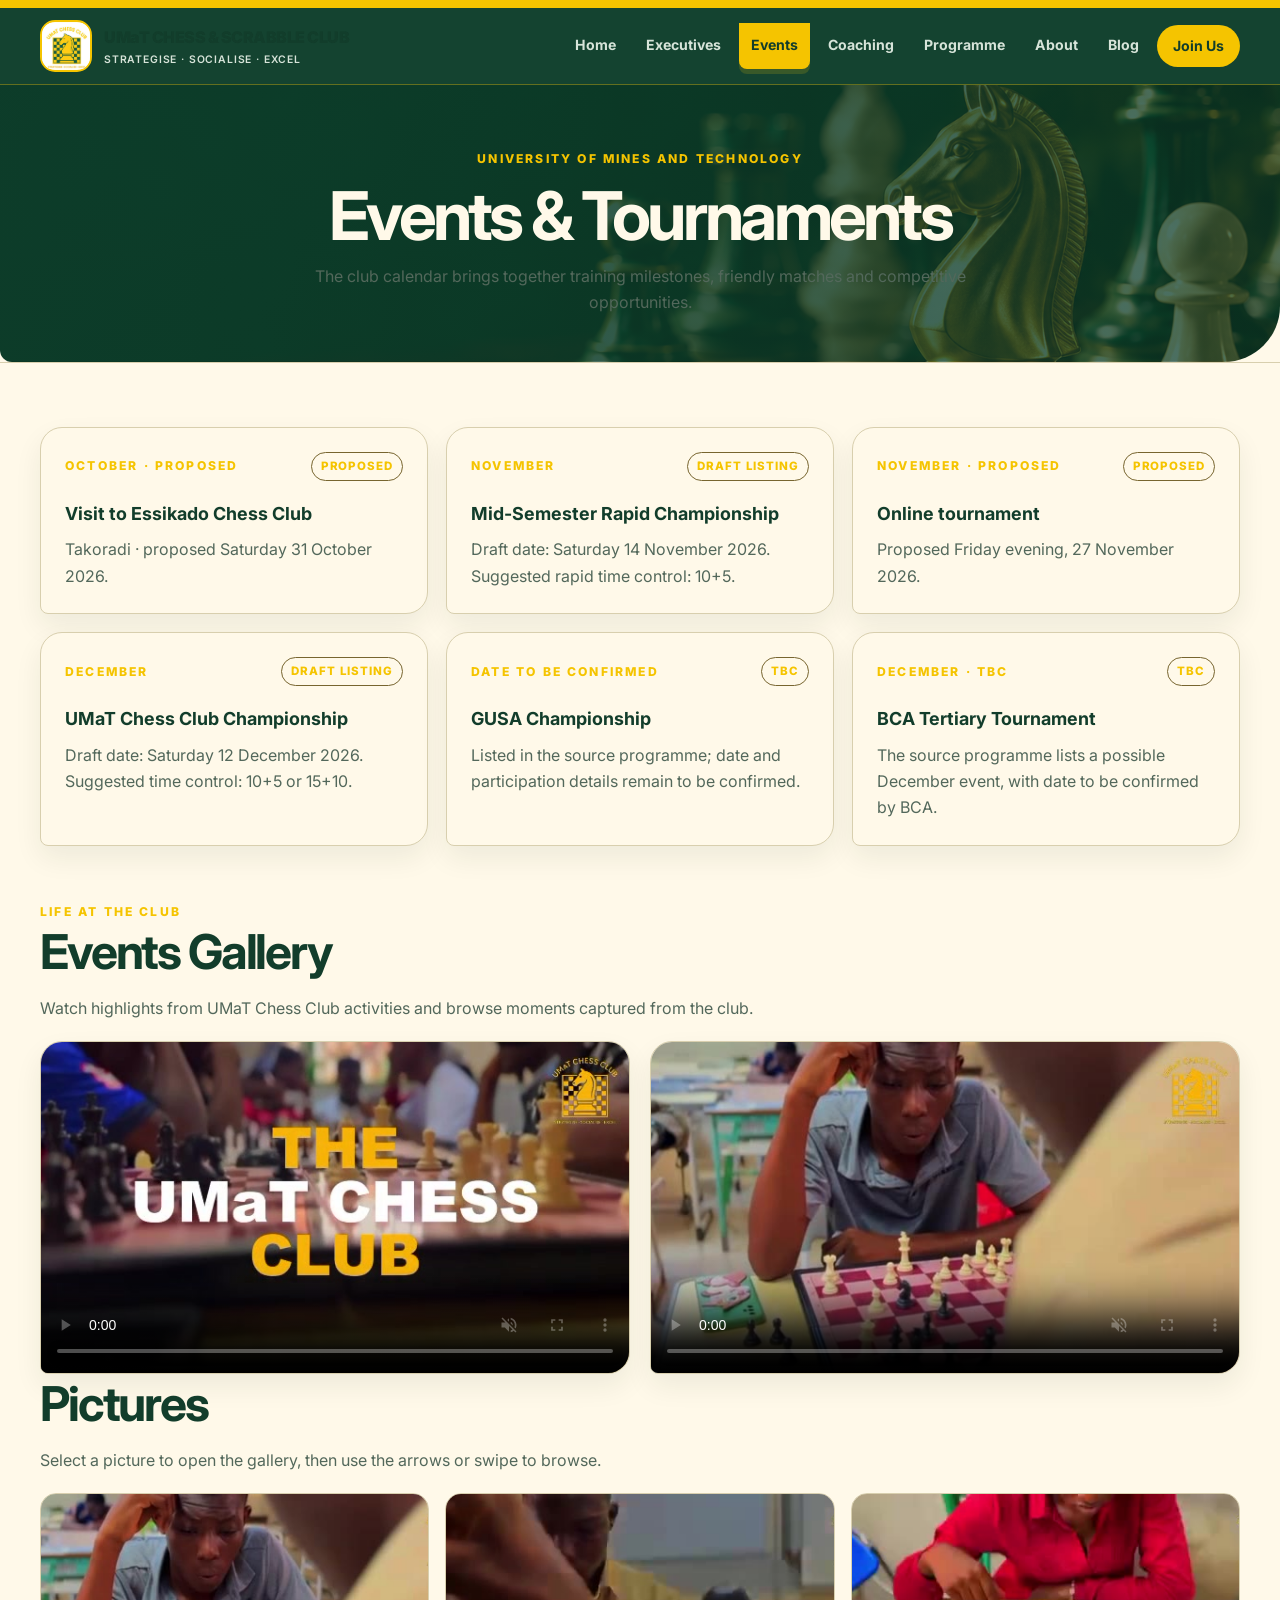
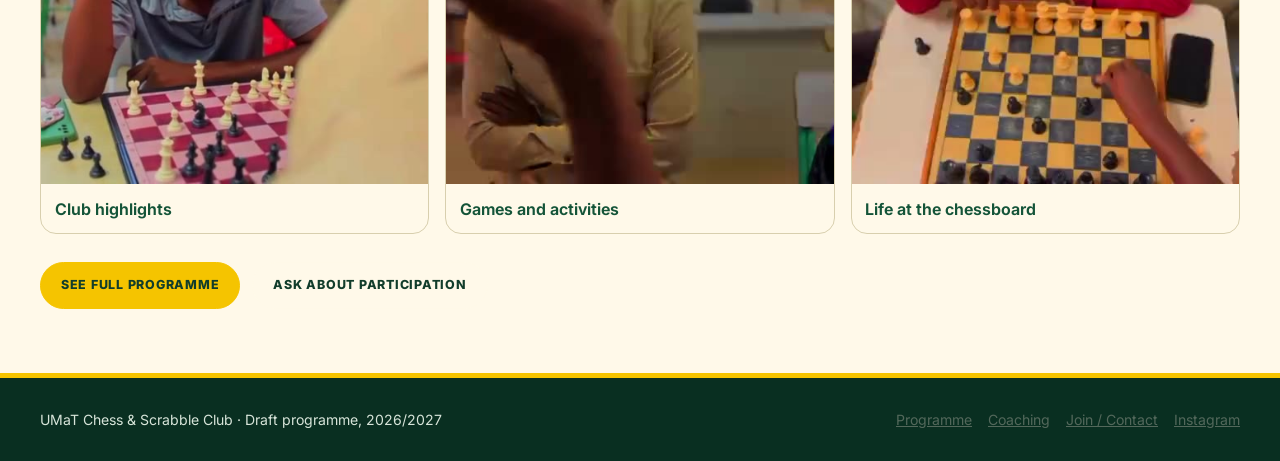
==== events.html @ a372a12c "Prepare UMaT Chess Club website for publishing" ====
<!doctype html>
<html lang="en">
 <head>
  <meta charset="utf-8"/>
  <meta content="width=device-width,initial-scale=1" name="viewport"/>
  <meta content="#0d3d2a" name="theme-color"/>
  <title>
   Events | UMaT Chess &amp; Scrabble Club
  </title>
  <link href="assets/style.css" rel="stylesheet"/>
  <script defer="" src="assets/site.js">
  </script>
 </head>
 <body>
  <div class="topline">
  </div>
  <header>
   <div class="wrap nav">
    <a class="brand" href="index.html">
     <span class="crest">
      <img alt="UMaT Chess Club logo" src="assets/umat-chess-club-logo.png"/>
     </span>
     <span>
      UMaT CHESS &amp; SCRABBLE CLUB
      <small style="display:block;font-size:.65rem;letter-spacing:.08em;color:#d7e4d9;font-weight:600">
       STRATEGISE &middot; SOCIALISE &middot; EXCEL
      </small>
     </span>
    </a>
    <button aria-expanded="false" aria-label="Toggle navigation" class="menu">
     Menu ☰
    </button>
    <nav aria-label="Main navigation" class="navlinks">
     <a href="index.html">
      Home
     </a>
     <a href="executives.html">
      Executives
     </a>
     <a aria-current="page" class="active" href="events.html">
      Events
     </a>
     <a href="training.html">
      Coaching
     </a>
     <a href="programme.html">
      Programme
     </a>
     <a href="about.html">
      About
     </a>
     <a href="blog.html">
      Blog
     </a>
     <a class="nav-join" href="join.html">
      Join Us
     </a>
    </nav>
   </div>
  </header>
  <section class="pagehead has-chess-image">
   <div class="wrap">
    <div class="eyebrow">
     University of Mines and Technology
    </div>
    <h1>
     Events &amp; Tournaments
    </h1>
    <p>
     The club calendar brings together training milestones, friendly matches and competitive opportunities.
    </p>
   </div>
  </section>
  <main class="section">
   <div class="wrap">
    <div class="grid">
     <article class="card event-card">
      <div class="event-top">
       <span class="eyebrow">
        October &middot; proposed
       </span>
       <span class="pill">
        Proposed
       </span>
      </div>
      <h3>
       Visit to Essikado Chess Club
      </h3>
      <p>
       Takoradi &middot; proposed Saturday 31 October 2026.
      </p>
     </article>
     <article class="card event-card">
      <div class="event-top">
       <span class="eyebrow">
        November
       </span>
       <span class="pill">
        Draft listing
       </span>
      </div>
      <h3>
       Mid-Semester Rapid Championship
      </h3>
      <p>
       Draft date: Saturday 14 November 2026. Suggested rapid time control: 10+5.
      </p>
     </article>
     <article class="card event-card">
      <div class="event-top">
       <span class="eyebrow">
        November &middot; proposed
       </span>
       <span class="pill">
        Proposed
       </span>
      </div>
      <h3>
       Online tournament
      </h3>
      <p>
       Proposed Friday evening, 27 November 2026.
      </p>
     </article>
     <article class="card event-card">
      <div class="event-top">
       <span class="eyebrow">
        December
       </span>
       <span class="pill">
        Draft listing
       </span>
      </div>
      <h3>
       UMaT Chess Club Championship
      </h3>
      <p>
       Draft date: Saturday 12 December 2026. Suggested time control: 10+5 or 15+10.
      </p>
     </article>
     <article class="card event-card">
      <div class="event-top">
       <span class="eyebrow">
        Date to be confirmed
       </span>
       <span class="pill">
        TBC
       </span>
      </div>
      <h3>
       GUSA Championship
      </h3>
      <p>
       Listed in the source programme; date and participation details remain to be confirmed.
      </p>
     </article>
     <article class="card event-card">
      <div class="event-top">
       <span class="eyebrow">
        December &middot; TBC
       </span>
       <span class="pill">
        TBC
       </span>
      </div>
      <h3>
       BCA Tertiary Tournament
      </h3>
      <p>
       The source programme lists a possible December event, with date to be confirmed by BCA.
      </p>
     </article>
    </div>

    <section class="event-gallery" aria-labelledby="event-gallery-title">
      <div class="section-heading">
        <div class="eyebrow">Life at the club</div>
        <h2 id="event-gallery-title">Events Gallery</h2>
        <p>Watch highlights from UMaT Chess Club activities and browse moments captured from the club.</p>
      </div>
      <div class="gallery-videos">
        <article class="gallery-video card">
          <video autoplay muted loop playsinline controls preload="metadata"
                 poster="assets/gallery/club-video-still-1.jpg"
                 aria-label="UMaT Chess Club highlights video one">
            <source src="assets/gallery/umat-club-highlights.mp4" type="video/mp4">
            Your browser does not support embedded video.
          </video>

        </article>
        <article class="gallery-video card">
          <video autoplay muted loop playsinline controls preload="metadata"
                 poster="assets/gallery/club-video-still-25.jpg"
                 aria-label="UMaT Chess Club highlights video two">
            <source src="assets/gallery/umat-club-highlights2.mp4" type="video/mp4">
            Your browser does not support embedded video.
          </video>
        </article>
      </div>
      <div class="section-heading pictures-heading">
        <h2 id="club-pictures-title">Pictures</h2>
        <p>Select a picture to open the gallery, then use the arrows or swipe to browse.</p>
      </div>
      <div class="gallery-photos" aria-labelledby="club-pictures-title">
        <figure class="gallery-photo">
          <button class="gallery-photo-open" type="button" aria-label="Open picture: A frame from the UMaT Chess Club highlights video" data-gallery-image="assets/gallery/club-video-still-25.jpg" data-gallery-alt="A frame from the UMaT Chess Club highlights video">
            <img src="assets/gallery/club-video-still-25.jpg" alt="A frame from the UMaT Chess Club highlights video" loading="lazy">
          </button>
          <figcaption>Club highlights</figcaption>
        </figure>
        <figure class="gallery-photo">
          <button class="gallery-photo-open" type="button" aria-label="Open picture: A second frame from the UMaT Chess Club highlights video" data-gallery-image="assets/gallery/club-video-still-45.jpg" data-gallery-alt="A second frame from the UMaT Chess Club highlights video">
            <img src="assets/gallery/club-video-still-45.jpg" alt="A second frame from the UMaT Chess Club highlights video" loading="lazy">
          </button>
          <figcaption>Games and activities</figcaption>
        </figure>
        <figure class="gallery-photo">
          <button class="gallery-photo-open" type="button" aria-label="Open picture: A third frame from the UMaT Chess Club highlights video" data-gallery-image="assets/gallery/club-video-still-70.jpg" data-gallery-alt="A third frame from the UMaT Chess Club highlights video">
            <img src="assets/gallery/club-video-still-70.jpg" alt="A third frame from the UMaT Chess Club highlights video" loading="lazy">
          </button>
          <figcaption>Life at the chessboard</figcaption>
        </figure>
      </div>
    </section>

    <div class="actions">
     <a class="btn primary" href="programme.html">
      See full programme
     </a>
     <a class="btn" href="join.html">
      Ask about participation
     </a>
    </div>
   </div>

    <div class="gallery-lightbox" id="gallery-lightbox" hidden role="dialog" aria-modal="true" aria-label="Club picture gallery">
      <button class="gallery-lightbox-close" type="button" aria-label="Close gallery">&times;</button>
      <button class="gallery-lightbox-prev" type="button" aria-label="Previous picture">&#10094;</button>
      <figure class="gallery-lightbox-content">
        <img id="gallery-lightbox-image" src="" alt="">
        <figcaption id="gallery-lightbox-caption"></figcaption>
      </figure>
      <button class="gallery-lightbox-next" type="button" aria-label="Next picture">&#10095;</button>
      <p class="gallery-lightbox-count" id="gallery-lightbox-count" aria-live="polite"></p>
    </div>
    <script>
      (() => {
        const triggers = [...document.querySelectorAll('.gallery-photo-open')];
        const modal = document.getElementById('gallery-lightbox');
        if (!triggers.length || !modal) return;
        const image = document.getElementById('gallery-lightbox-image');
        const caption = document.getElementById('gallery-lightbox-caption');
        const count = document.getElementById('gallery-lightbox-count');
        let activeIndex = 0;
        let lastFocus = null;

        function showPicture(index) {
          activeIndex = (index + triggers.length) % triggers.length;
          const trigger = triggers[activeIndex];
          image.src = trigger.dataset.galleryImage;
          image.alt = trigger.dataset.galleryAlt || '';
          caption.textContent = trigger.closest('.gallery-photo')?.querySelector('figcaption')?.textContent || '';
          count.textContent = `${activeIndex + 1} / ${triggers.length}`;
        }
        function openGallery(index) {
          lastFocus = document.activeElement;
          showPicture(index);
          modal.hidden = false;
          document.body.classList.add('gallery-lightbox-open');
          modal.querySelector('.gallery-lightbox-close').focus();
        }
        function closeGallery() {
          modal.hidden = true;
          document.body.classList.remove('gallery-lightbox-open');
          if (lastFocus) lastFocus.focus();
        }
        triggers.forEach((trigger, index) => trigger.addEventListener('click', () => openGallery(index)));
        modal.querySelector('.gallery-lightbox-close').addEventListener('click', closeGallery);
        modal.querySelector('.gallery-lightbox-prev').addEventListener('click', () => showPicture(activeIndex - 1));
        modal.querySelector('.gallery-lightbox-next').addEventListener('click', () => showPicture(activeIndex + 1));
        modal.addEventListener('click', event => { if (event.target === modal) closeGallery(); });
        document.addEventListener('keydown', event => {
          if (modal.hidden) return;
          if (event.key === 'Escape') closeGallery();
          if (event.key === 'ArrowLeft') {
            event.preventDefault();
            showPicture(activeIndex - 1);
          }
          if (event.key === 'ArrowRight') {
            event.preventDefault();
            showPicture(activeIndex + 1);
          }
        });
        let touchStartX = null;
        modal.addEventListener('touchstart', event => { touchStartX = event.changedTouches[0].screenX; }, {passive:true});
        modal.addEventListener('touchend', event => {
          if (touchStartX === null) return;
          const delta = event.changedTouches[0].screenX - touchStartX;
          if (Math.abs(delta) > 45) showPicture(activeIndex + (delta < 0 ? 1 : -1));
          touchStartX = null;
        }, {passive:true});
      })();
    </script>

   </main>
  <footer>
   <div class="wrap foot">
    <span>
     UMaT Chess &amp; Scrabble Club &middot; Draft programme, 2026/2027
    </span>
    <div class="footlinks">
     <a href="programme.html">
      Programme
     </a>
     <a href="training.html">
      Coaching
     </a>
     <a href="join.html">
      Join / Contact
     </a>
     <a href="https://www.instagram.com/umatchessclub/" target="_blank" rel="noopener noreferrer">
      Instagram
     </a>
    </div>
   </div>
  </footer>
 </body>
</html>
---- assets/style.css ----
@import url('https://fonts.googleapis.com/css2?family=Inter:wght@400;500;600;700;800;900&display=swap');
:root {
  --bg:#0d3d2a;
  --panel:#fff9e9;
  --panel2:#f3ead2;
  --line:#d8cfae;
  --ink:#123d2b;
  --muted:#53685b;
  --gold:#f5c400;
  --green:#145438;
  --max:1200px
}
* {
  box-sizing:border-box
}
html {
  scroll-behavior:smooth
}
body {
  margin:0;
  background:#fff9e9;
  color:#123d2b;
  font-family:Inter,Arial,sans-serif;
  line-height:1.65
}
a {
  color:inherit
}
a:focus-visible,button:focus-visible {
  outline:3px solid var(--gold);
  outline-offset:3px
}
.wrap {
  width:min(var(--max),calc(100% - 40px));
  margin:auto
}
.topline {
  height:8px;
  background:var(--gold)
}
header {
  position:sticky;
  top:0;
  z-index:10;
  background:rgba(13,61,42,.97);
  backdrop-filter:blur(12px);
  border-bottom:1px solid rgba(245,196,0,.35)
}
.nav {
  min-height:76px;
  display:flex;
  align-items:center;
  justify-content:space-between;
  gap:24px
}
.brand {
  display:flex;
  align-items:center;
  gap:12px;
  text-decoration:none;
  font-weight:900;
  letter-spacing:-.03em;
  white-space:nowrap
}
.crest {
  width:52px;
  height:52px;
  flex:0 0 52px;
  border-radius:15px;
  display:grid;
  place-items:center;
  background:#fffdf4;
  border:2px solid var(--gold);
  overflow:hidden
}
.crest img {
  width:100%;
  height:100%;
  object-fit:contain
}
.navlinks {
  display:flex;
  align-items:center;
  gap:6px;
  flex-wrap:wrap
}
.navlinks a {
  padding:10px 12px;
  text-decoration:none;
  color:#d7e4d9;
  font-size:.88rem;
  font-weight:700;
  border-bottom:3px solid transparent;
  border-radius:0 0 8px 8px
}
.navlinks a:hover,.navlinks a.active {
  color:var(--ink);
  border-color:var(--gold)
}
.menu {
  display:none;
  background:transparent;
  color:#fff9e9;
  border:1px solid rgba(255,249,233,.45);
  padding:8px 12px;
  border-radius:999px
}
.hero {
  padding:82px 0 72px;
  background:radial-gradient(ellipse at 88% 14%,rgba(245,196,0,.16),transparent 35%),linear-gradient(125deg,#0d3d2a,#145438 68%,#0a3223);
  color:#fff9e9;
  border-radius:0 0 72px 18px;
  position:relative;
  overflow:hidden
}
.hero:after {
  content:'';
  position:absolute;
  right:-95px;
  bottom:-145px;
  width:320px;
  height:320px;
  border:34px solid rgba(245,196,0,.17);
  border-radius:42% 58% 60% 40%;
  transform:rotate(-25deg);
  pointer-events:none
}
.hero .wrap {
  position:relative;
  z-index:1
}
.eyebrow {
  color:var(--gold);
  text-transform:uppercase;
  letter-spacing:.18em;
  font-weight:800;
  font-size:.76rem
}
.hero h1 {
  font-size:clamp(2.8rem,7vw,5.8rem);
  line-height:.99;
  letter-spacing:-.065em;
  max-width:900px;
  margin:18px 0
}
.hero h1 span {
  color:var(--gold)
}
.hero p {
  max-width:680px;
  color:#d7e4d9;
  font-size:1.12rem
}
.actions {
  display:flex;
  gap:12px;
  flex-wrap:wrap;
  margin-top:28px
}
.btn {
  display:inline-block;
  padding:12px 20px;
  border:1px solid rgba(255,249,233,.7);
  border-radius:999px;
  text-decoration:none;
  font-weight:800;
  text-transform:uppercase;
  font-size:.78rem;
  letter-spacing:.06em;
  transition:transform .2s,background .2s
}
.btn.primary {
  background:var(--gold);
  border-color:var(--gold);
  color:#123d2b
}
.btn:hover {
  transform:translateY(-1px)
}
.boardline {
  height:12px;
  background:repeating-conic-gradient(#dcb43b 0 25%,#202d41 0 50%) 0 0/24px 24px;
  opacity:.8
}
.section {
  padding:64px 0;
  border-top:1px solid var(--line)
}
h2 {
  font-size:clamp(1.9rem,4vw,3rem);
  letter-spacing:-.045em;
  line-height:1.1;
  margin:0 0 12px
}
.lead {
  color:var(--muted);
  max-width:760px;
  margin:0 0 30px
}
.grid {
  display:grid;
  grid-template-columns:repeat(3,minmax(0,1fr));
  gap:18px
}
.card {
  background:var(--panel);
  color:var(--ink);
  border:1px solid var(--line);
  padding:24px;
  border-radius:22px 22px 22px 8px;
  box-shadow:0 12px 28px rgba(8,39,26,.07)
}
.card h3 {
  margin:0 0 8px;
  font-size:1.12rem
}
.card p {
  margin:0;
  color:var(--muted)
}
.number {
  font-size:2rem;
  color:var(--gold);
  font-weight:900;
  letter-spacing:-.06em
}
.event-top {
  display:flex;
  justify-content:space-between;
  gap:12px;
  align-items:center;
  margin-bottom:18px
}
.pill {
  font-size:.72rem;
  color:var(--gold);
  border:1px solid #77652f;
  padding:4px 9px;
  text-transform:uppercase;
  letter-spacing:.08em;
  font-weight:800
}
.meta {
  color:var(--muted);
  font-size:.9rem
}
.pagehead {
  padding:64px 0 46px;
  text-align:center;
  background:linear-gradient(145deg,#145438,#0d3d2a);
  color:#fff9e9;
  border-radius:0 0 56px 12px
}
.pagehead p {
  color:#d7e4d9
}
.pagehead h1 {
  font-size:clamp(2.5rem,6vw,4.2rem);
  letter-spacing:-.055em;
  line-height:1.04;
  margin:12px 0
}
.pagehead p {
  color:var(--muted);
  max-width:700px;
  margin:0 auto
}
.split {
  display:grid;
  grid-template-columns:1.2fr .8fr;
  gap:32px;
  align-items:start
}
.facts {
  background:var(--panel);
  border:1px solid var(--line);
  padding:26px
}
.facts strong {
  color:var(--gold)
}
.weeks {
  display:grid;
  grid-template-columns:repeat(2,minmax(0,1fr));
  gap:16px
}
.wk {
  background:var(--panel);
  border:1px solid var(--line);
  padding:20px
}
.wk h3 {
  margin:0;
  font-size:1.08rem
}
.wk .d {
  color:var(--muted);
  font-size:.84rem;
  margin:4px 0 12px
}
.wk dt {
  color:var(--gold);
  font-weight:800;
  margin-top:8px
}
.wk dd {
  margin:0;
  color:#d4dbe6
}
.wk .ev {
  border-top:1px solid var(--line);
  padding-top:10px;
  margin-top:14px;
  font-weight:650
}
.filters {
  display:flex;
  gap:8px;
  flex-wrap:wrap;
  margin:0 0 22px
}
.filters button {
  background:transparent;
  border:1px solid var(--line);
  padding:8px 15px;
  color:var(--ink);
  border-radius:99px;
  font:inherit;
  cursor:pointer
}
.filters button[aria-pressed=true] {
  background:var(--gold);
  color:#152033;
  border-color:var(--gold);
  font-weight:800
}
.notice {
  border-left:3px solid var(--gold);
  padding:12px 16px;
  background:#1b2638;
  color:var(--muted);
  margin:24px 0
}
.tablewrap {
  overflow:auto
}
table {
  width:100%;
  border-collapse:collapse;
  background:var(--panel)
}
th,td {
  text-align:left;
  padding:13px 15px;
  border-bottom:1px solid var(--line)
}
th {
  color:var(--gold)
}
footer {
  border-top:1px solid var(--line);
  padding:28px 0;
  color:var(--muted);
  font-size:.88rem
}
.foot {
  display:flex;
  justify-content:space-between;
  gap:20px;
  flex-wrap:wrap
}
.footlinks {
  display:flex;
  gap:16px;
  flex-wrap:wrap
}
.footlinks a {
  color:var(--muted)
}
.empty {
  color:var(--muted);
  font-style:italic
}
@media(max-width:900px) {
  .nav {
    flex-wrap:wrap;
    padding:12px 0
  }
  .menu {
    display:block
  }
  .navlinks {
    display:none;
    width:100%;
    padding:6px 0 12px
  }
  .navlinks.open {
    display:flex
  }
  .navlinks a {
    flex:1 1 30%;
    text-align:center
  }
  .grid {
    grid-template-columns:repeat(2,minmax(0,1fr))
  }
  .split {
    grid-template-columns:1fr
  }
}
@media(max-width:600px) {
  .wrap {
    width:min(100% - 28px,var(--max))
  }
  .hero {
    padding:64px 0 52px
  }
  .grid,.weeks {
    grid-template-columns:1fr
  }
  .navlinks a {
    flex-basis:45%;
    font-size:.82rem
  }
  .brand {
    font-size:.9rem
  }
  .section {
    padding:48px 0
  }
  .card {
    padding:20px
  }
}
/* UMaT brand refinements */
footer {
  background:#092f21;
  color:#d7e4d9;
  border-top:5px solid var(--gold);
  padding:30px 0;
  margin-top:0
}
.notice {
  border-radius:16px 16px 16px 5px;
  background:#fff3c4;
  color:#594a13;
  border:1px solid #e8d47a;
  padding:16px 20px
}
.filters button,.pill {
  border-radius:999px
}
input,select,textarea {
  border-radius:12px
}
@media(max-width:900px) {
  .nav {
    gap:12px
  }
  .brand {
    white-space:normal;
    font-size:.9rem
  }
  .navlinks {
    gap:0
  }
  .navlinks a {
    padding:8px;
    font-size:.8rem
  }
}
.navlinks a.nav-join {
  background:var(--gold);
  color:#123d2b;
  border-radius:999px;
  padding:9px 16px;
  border:0
}
.navlinks a.nav-join:hover {
  background:#ffe16b;
  color:#123d2b
}
@media(max-width:760px) {
  .nav {
    flex-wrap:wrap;
    padding:10px 0
  }
  .menu {
    display:block
  }
  .navlinks {
    display:none;
    width:100%;
    flex-direction:column;
    align-items:stretch;
    padding:8px 0 12px
  }
  .navlinks.open {
    display:flex
  }
  .navlinks a {
    padding:10px 14px;
    border-radius:10px
  }
  .navlinks a.nav-join {
    text-align:center;
    margin-top:6px
  }
  .hero {
    padding:58px 0 54px;
    border-radius:0 0 38px 10px
  }
  .grid {
    grid-template-columns:1fr
  }
  .wrap {
    width:min(var(--max),calc(100% - 28px))
  }
}
/* Image-led sections and visible active navigation state */
.navlinks a.active,
.navlinks a[aria-current="page"] {
  color: #123d2b;
  background: #f5c400;
  border-bottom-color: #f5c400;
  box-shadow: 0 5px 0 rgba(245, 196, 0, 0.16);
}
.navlinks a.active:hover,
.navlinks a[aria-current="page"]:hover {
  color: #123d2b;
  background: #ffdc45;
}
.hero {
  background-image:
    linear-gradient(90deg, rgba(13, 61, 42, 0.99) 0%, rgba(13, 61, 42, 0.94) 42%, rgba(13, 61, 42, 0.42) 100%),
    url("chess-banner.png");
  background-position: center, right center;
  background-size: cover;
}
.hero .wrap {
  min-height: 360px;
}
.hero-art {
  display: none;
}
.pagehead.has-chess-image {
  background-image:
    linear-gradient(90deg, rgba(13, 61, 42, 0.97), rgba(13, 61, 42, 0.72)),
    url("chess-banner.png");
  background-position: center, right center;
  background-size: cover;
}
.card {
  overflow: hidden;
  transition: transform .2s ease, box-shadow .2s ease;
}
.card:hover {
  transform: translateY(-3px);
  box-shadow: 0 16px 32px rgba(8, 39, 26, .12);
}
header {
  isolation: isolate;
}
html {
  scroll-padding-top: 92px;
}
@media (max-width: 760px) {
  .hero {
    background-image:
      linear-gradient(90deg, rgba(13, 61, 42, 0.96), rgba(13, 61, 42, 0.80)),
      url("chess-banner.png");
    background-position: center, 62% center;
  }
  .hero .wrap {
    min-height: 0;
  }
  .navlinks a.active,
  .navlinks a[aria-current="page"] {
    border-radius: 10px;
  }
}

/* Original UMaT icon system */
.icon-badge {
  display: inline-flex;
  align-items: center;
  justify-content: center;
  width: 58px;
  height: 58px;
  margin: 0 0 14px;
  flex: 0 0 auto;
}
.icon-badge img {
  display: block;
  width: 100%;
  height: 100%;
}
.empty-state {
  max-width: 720px;
  margin: 20px auto;
  padding: clamp(28px, 5vw, 56px);
  text-align: center;
  border-radius: 28px 28px 28px 8px;
}
.empty-state .icon-badge {
  margin-left: auto;
  margin-right: auto;
}
.profile-card {
  position: relative;
}
.event-card .icon-badge {
  width: 46px;
  height: 46px;
  margin-bottom: 8px;
}
.training-mark {
  display: flex;
  justify-content: flex-end;
  margin-bottom: -8px;
}
@media (max-width: 640px) {
  .brand {
    white-space: normal;
  }
  .icon-badge {
    width: 50px;
    height: 50px;
  }
}


/* Events gallery */
.event-gallery {
  margin-top: 3.5rem;
}

.section-heading {
  margin-bottom: 1.25rem;
}

.section-heading h2 {
  margin: .25rem 0 .5rem;
}

.section-heading p {
  max-width: 48rem;
  color: var(--muted, #5d6d64);
}

.gallery-videos {
  display: grid;
  grid-template-columns: repeat(2, minmax(0, 1fr));
  gap: 1.25rem;
  align-items: start;
}

.gallery-video {
  min-width: 0;
  overflow: hidden;
  padding: 0;
}

.gallery-video video {
  display: block;
  width: 100%;
  aspect-ratio: 16 / 9;
  object-fit: cover;
  background: #071d15;
}

.gallery-video-caption {
  padding: 1rem 1.1rem 1.1rem;
}

.gallery-video-caption h3,
.gallery-video-caption p {
  margin: 0;
}

.gallery-video-caption p {
  margin-top: .3rem;
}

.gallery-photos {
  display: grid;
  grid-template-columns: repeat(3, minmax(0, 1fr));
  gap: 1rem;
  margin-top: 1rem;
}

.gallery-photo {
  margin: 0;
  overflow: hidden;
  border: 1px solid var(--line, #dfd0a7);
  border-radius: 16px;
  background: var(--cream, #fff9e9);
}

.gallery-photo img {
  display: block;
  width: 100%;
  aspect-ratio: 16 / 9;
  object-fit: cover;
}

.gallery-photo figcaption {
  padding: .7rem .85rem;
  font-weight: 650;
  color: var(--green, #0d3d2a);
}


@media (max-width: 700px) {
  .gallery-videos {
    grid-template-columns: 1fr;
  }
}

/* Keep the event video gallery comfortable on mobile screens. */
@media (max-width: 700px) {
  .gallery-videos {
    grid-template-columns: 1fr;
  }
}

/* Restored events photo gallery and lightbox */
.event-gallery .gallery-photo-open {
  display: block;
  width: 100%;
  padding: 0;
  border: 0;
  background: transparent;
  cursor: zoom-in;
}

.event-gallery .gallery-photo-open img {
  display: block;
  width: 100%;
  aspect-ratio: 4 / 3;
  object-fit: cover;
  transition: transform .2s ease;
}

.event-gallery .gallery-photo-open:hover img,
.event-gallery .gallery-photo-open:focus-visible img {
  transform: scale(1.035);
}

.event-gallery .gallery-photo figcaption {
  padding: .7rem .85rem;
}

.gallery-lightbox[hidden] {
  display: none !important;
}

.gallery-lightbox {
  position: fixed;
  inset: 0;
  z-index: 9999;
  display: grid;
  grid-template-columns: auto minmax(0, 1fr) auto;
  align-items: center;
  justify-items: center;
  gap: clamp(.5rem, 2vw, 1.5rem);
  padding: 4rem clamp(.5rem, 3vw, 2rem) 3rem;
  background: rgba(3, 15, 10, .94);
  color: #fff8e7;
}

body.gallery-lightbox-open {
  overflow: hidden;
}

.gallery-lightbox-content {
  display: flex;
  flex-direction: column;
  align-items: center;
  justify-content: center;
  width: 100%;
  height: 100%;
  min-width: 0;
  margin: 0;
}

.gallery-lightbox-content img {
  display: block;
  max-width: 100%;
  max-height: calc(100vh - 9rem);
  object-fit: contain;
  border-radius: 10px;
}

.gallery-lightbox-content figcaption {
  margin-top: .75rem;
  color: #fff8e7;
  text-align: center;
}

.gallery-lightbox button {
  color: #0d3d2a;
  background: #f7c600;
  border: 0;
  border-radius: 999px;
  min-width: 2.75rem;
  min-height: 2.75rem;
  cursor: pointer;
  font-size: 1.25rem;
  font-weight: 800;
}

.gallery-lightbox .gallery-lightbox-close {
  position: absolute;
  top: 1rem;
  right: 1.25rem;
  font-size: 2rem;
}

.gallery-lightbox-count {
  position: absolute;
  bottom: .75rem;
  left: 0;
  right: 0;
  text-align: center;
  color: #fff8e7;
  margin: 0;
}

@media (max-width: 700px) {
  .event-gallery .gallery-photos {
    grid-template-columns: repeat(2, minmax(0, 1fr));
  }
  .gallery-lightbox {
    grid-template-columns: auto minmax(0, 1fr) auto;
    gap: .35rem;
    padding: 3.5rem .4rem 2.5rem;
  }
  .gallery-lightbox button {
    min-width: 2.25rem;
    min-height: 2.25rem;
    font-size: 1rem;
  }
  .gallery-lightbox-content img {
    max-height: calc(100vh - 8rem);
  }
}

/* Blog landing page: text-first, with compact category cards and no photo banner. */
.blog-pagehead {
  background-image: none !important;
  background-color: #0d3d2a;
  min-height: 210px;
  padding-block: clamp(2.5rem, 5vw, 4rem);
}
.blog-pagehead::before,
.blog-pagehead::after {
  background-image: none !important;
  opacity: 0 !important;
}
.blog-main {
  padding-top: clamp(2.5rem, 5vw, 4rem);
}
.blog-intro {
  max-width: 760px;
  margin: 0 auto 2rem;
  text-align: center;
}
.blog-intro h2 {
  margin: .35rem 0 .75rem;
  color: #0d3d2a;
  font-size: clamp(2rem, 4vw, 3.25rem);
  line-height: 1.05;
  letter-spacing: -.035em;
}
.blog-intro p {
  max-width: 680px;
  margin: 0 auto;
  color: #52665c;
  font-size: 1.05rem;
  line-height: 1.75;
}
.blog-category-grid {
  display: grid;
  grid-template-columns: repeat(4, minmax(0, 1fr));
  gap: 1rem;
  align-items: stretch;
}
.blog-category-card {
  display: flex;
  flex-direction: column;
  align-items: flex-start;
  min-width: 0;
  padding: 1.35rem;
  border: 1px solid #dfd0a8;
  border-radius: 18px 18px 18px 6px;
  background: #fff9e9;
  box-shadow: 0 10px 28px rgba(13, 61, 42, .055);
  transition: transform .18s ease, box-shadow .18s ease, border-color .18s ease;
}
.blog-category-card:hover {
  transform: translateY(-3px);
  border-color: #d5b84a;
  box-shadow: 0 15px 32px rgba(13, 61, 42, .1);
}
.blog-category-icon {
  display: grid;
  place-items: center;
  width: 54px;
  height: 54px;
  margin-bottom: 1.1rem;
  border-radius: 16px;
  background: #f5c400;
  color: #0d3d2a;
}
.blog-category-icon svg {
  display: block;
  width: 32px;
  height: 32px;
}
.blog-category-card .eyebrow {
  margin-bottom: .35rem;
}
.blog-category-card h3 {
  margin: 0 0 .55rem;
  color: #0d3d2a;
  font-size: 1.2rem;
  line-height: 1.25;
}
.blog-category-card p {
  margin: 0 0 1.2rem;
  color: #52665c;
  line-height: 1.65;
  font-size: .96rem;
}
.blog-category-link {
  display: inline-flex;
  align-items: center;
  gap: .45rem;
  margin-top: auto;
  color: #0d3d2a;
  font-weight: 800;
  font-size: .82rem;
  letter-spacing: .035em;
  text-transform: uppercase;
  text-decoration: none;
}
.blog-category-link:hover {
  color: #9a7600;
}
.blog-note {
  display: flex;
  align-items: center;
  gap: 1rem;
  max-width: 900px;
  margin: 2rem auto 0;
  padding: 1.25rem 1.5rem;
  border-left: 4px solid #f5c400;
  border-radius: 0 14px 14px 0;
  background: #f8edc9;
}
.blog-note-mark {
  display: grid;
  place-items: center;
  flex: 0 0 46px;
  width: 46px;
  height: 46px;
  border-radius: 14px;
  background: #0d3d2a;
  color: #f5c400;
  font-size: 1.7rem;
}
.blog-note h3 {
  margin: 0 0 .25rem;
  color: #0d3d2a;
  font-size: 1.05rem;
}
.blog-note p {
  margin: 0;
  color: #52665c;
  line-height: 1.6;
}
@media (max-width: 1000px) {
  .blog-category-grid {
    grid-template-columns: repeat(2, minmax(0, 1fr));
  }
}
@media (max-width: 600px) {
  .blog-pagehead {
    min-height: 0;
  }
  .blog-intro {
    text-align: left;
  }
  .blog-category-grid {
    grid-template-columns: 1fr;
  }
  .blog-category-card {
    padding: 1.2rem;
  }
  .blog-note {
    align-items: flex-start;
    padding: 1rem;
  }
}
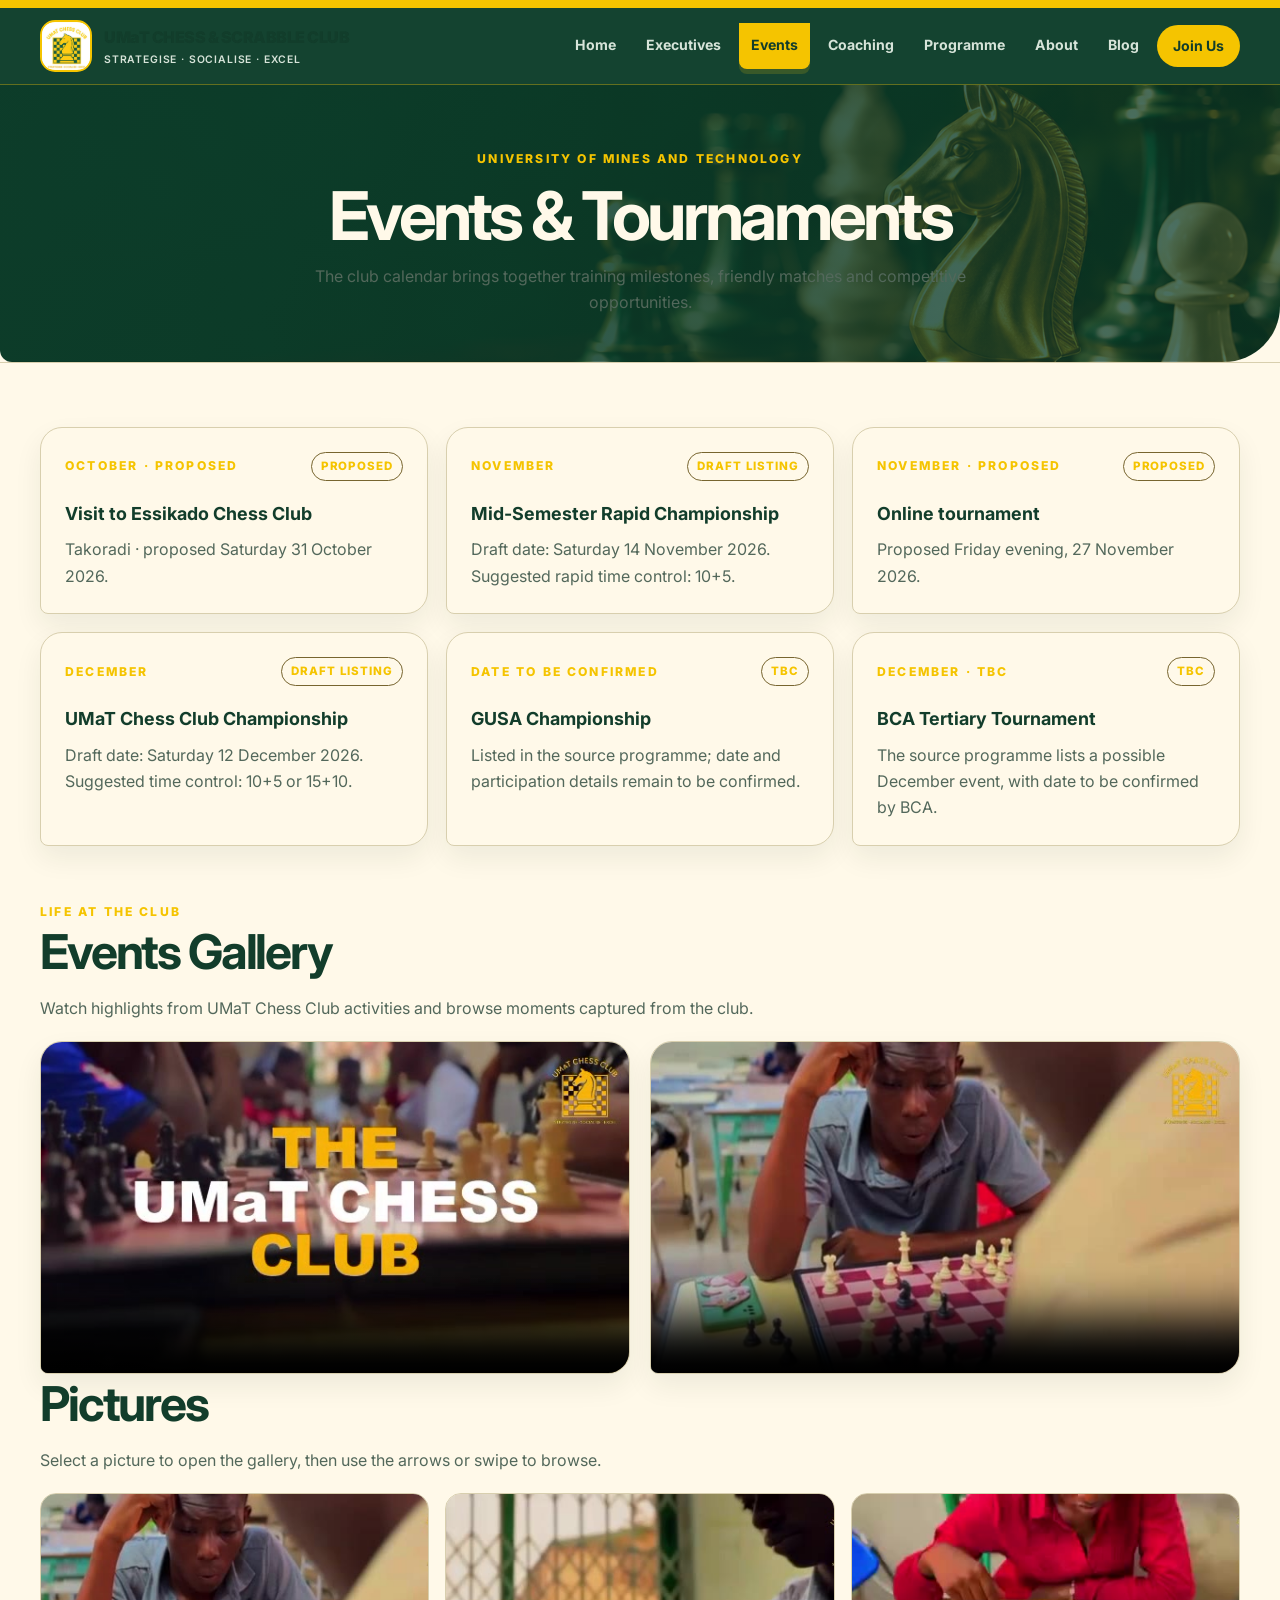
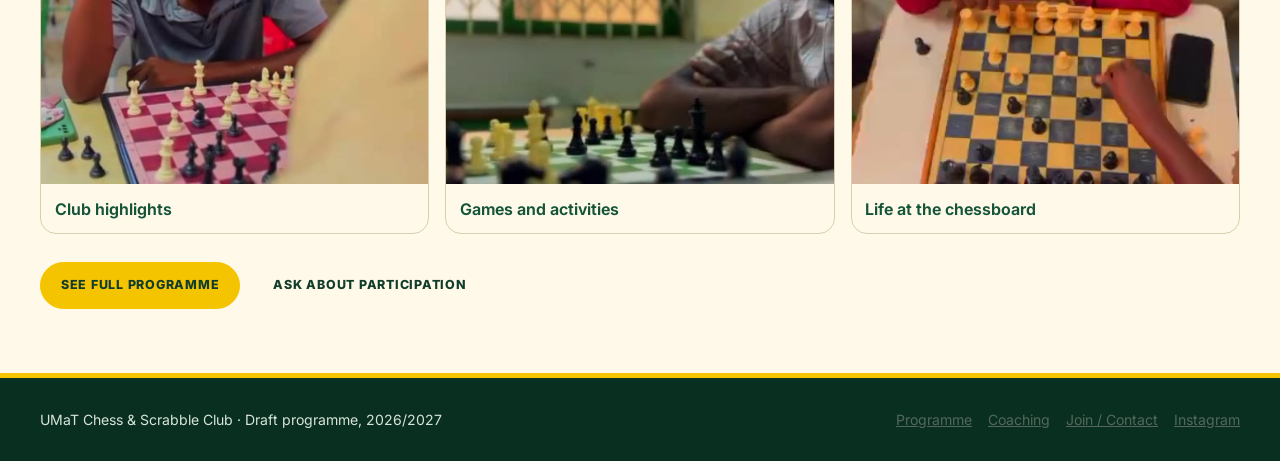
==== commit 5dabad30: "Update gallery button image source and alt text" ====
--- a/events.html
+++ b/events.html
@@ -209,8 +209,8 @@
           <figcaption>Club highlights</figcaption>
         </figure>
         <figure class="gallery-photo">
-          <button class="gallery-photo-open" type="button" aria-label="Open picture: A second frame from the UMaT Chess Club highlights video" data-gallery-image="assets/gallery/club-video-still-45.jpg" data-gallery-alt="A second frame from the UMaT Chess Club highlights video">
-            <img src="assets/gallery/club-video-still-45.jpg" alt="A second frame from the UMaT Chess Club highlights video" loading="lazy">
+          <button class="gallery-photo-open" type="button" aria-label="Open picture: A second frame from the UMaT Chess Club highlights video" data-gallery-image="assets/gallery/club-video-still-95.jpg" data-gallery-alt="A second frame from the UMaT Chess Club highlights video">
+            <img src="assets/gallery/club-video-still-95.jpg" alt="A second frame from the UMaT Chess Club highlights video" loading="lazy">
           </button>
           <figcaption>Games and activities</figcaption>
         </figure>
